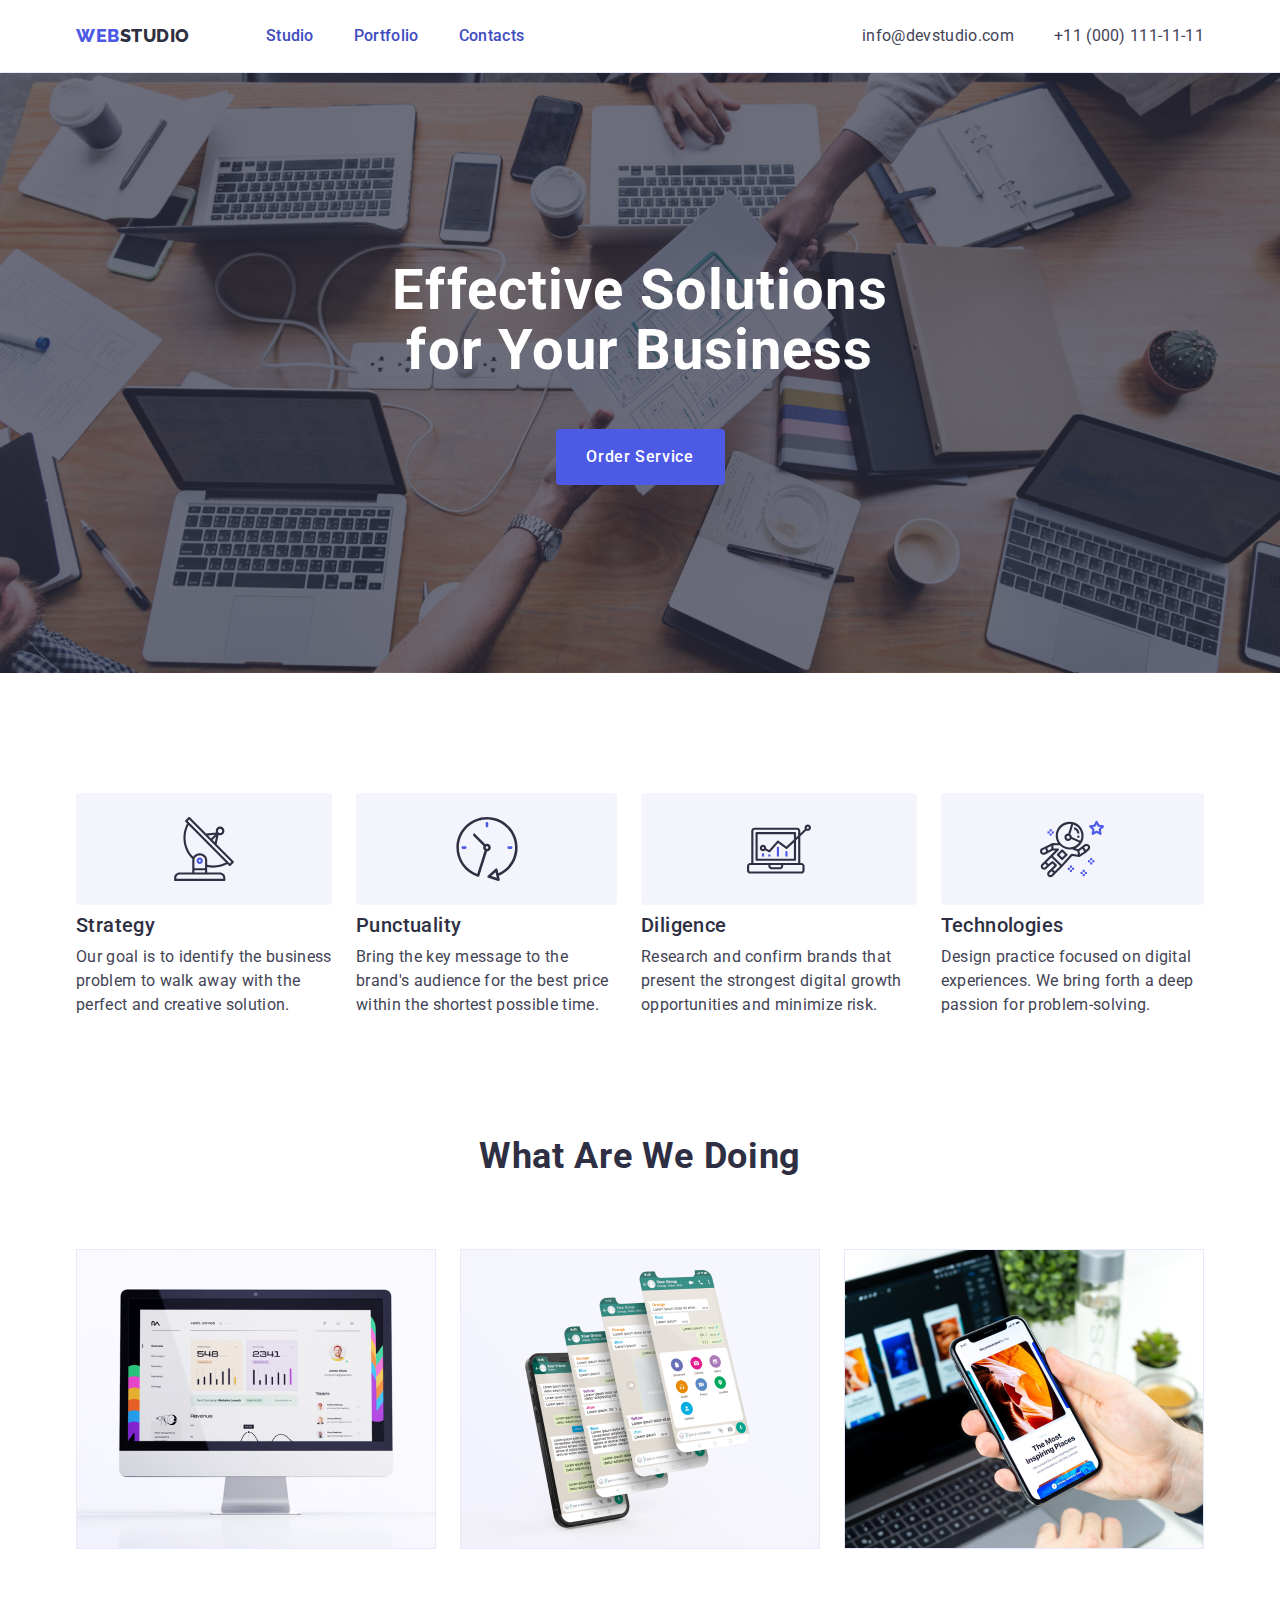
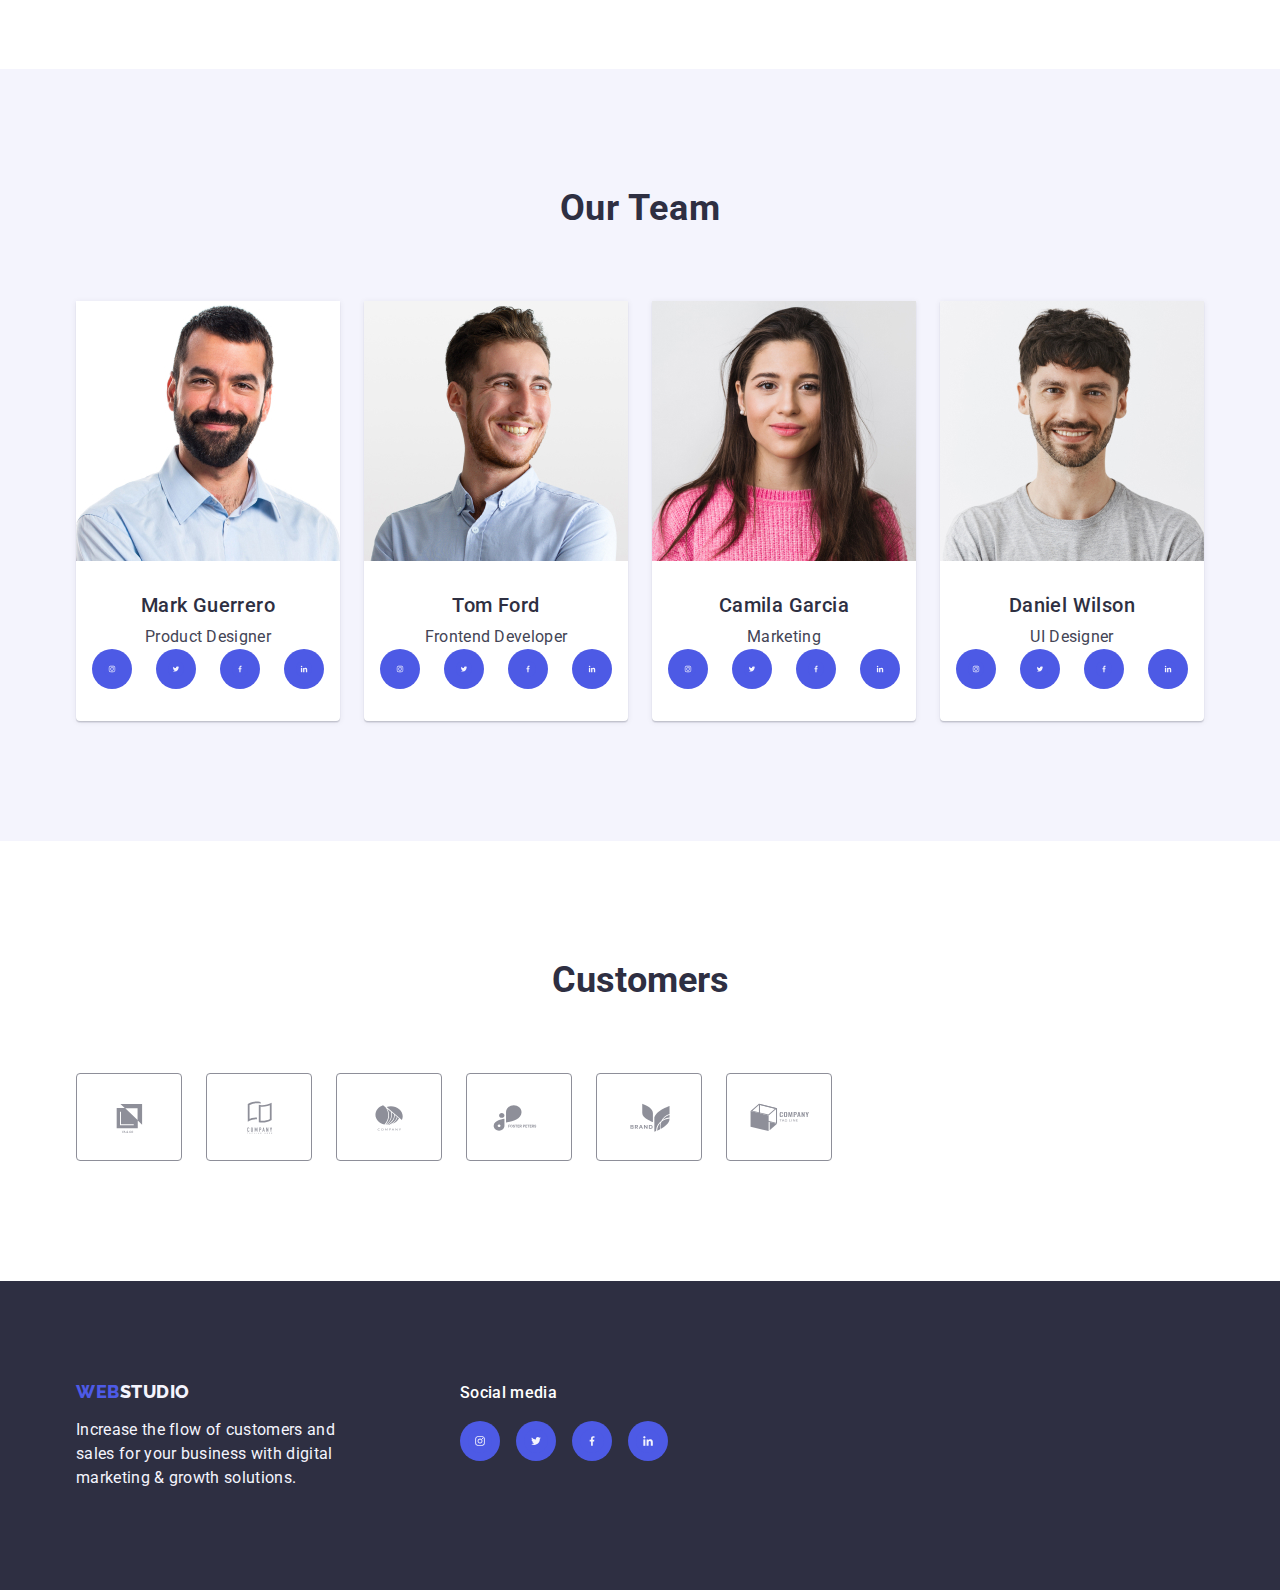
==== index.html @ ae675c61 "top-sec" ====
<!DOCTYPE html>
<html lang="en">
  <head>
    <meta charset="UTF-8" />
    <meta http-equiv="X-UA-Compatible" content="IE=edge" />
    <meta name="viewport" content="width=device-width, initial-scale=1.0" />
    <link rel="preconnect" href="https://fonts.googleapis.com" />
    <link rel="preconnect" href="https://fonts.gstatic.com" crossorigin />
    <link
      rel="stylesheet"
      href="https://cdn.jsdelivr.net/npm/modern-normalize@1.1.0/modern-normalize.min.css"
    />
    <link rel="stylesheet" href="./css/styles.css" />
    <link
      href="https://fonts.googleapis.com/css2?family=Roboto:wght@400;500;700;900&display=swap"
      rel="stylesheet"
    />
    <link rel="preconnect" href="https://fonts.googleapis.com" />
    <link rel="preconnect" href="https://fonts.gstatic.com" crossorigin />
    <link
      href="https://fonts.googleapis.com/css2?family=Raleway:wght@800&display=swap"
      rel="stylesheet"
    />
    <link rel="stylesheet" href="node_modules/modern-normalize/modern-normalize.css" />
    <title>WebStudio</title>
  </head>
  <body>
    <header class="header-container">
      <div class="container head-cont">
        <nav class="nav-container">
          <a class="nav-logo link" href="./index.html">Web<span class="logo">Studio</span></a>
          <ul class="menu-container list">
            <li class="menu-list">
              <a class="nav-list link" href="./index.html">Studio</a>
            </li>
            <li class="menu-list">
              <a class="nav-list link" href="./portfolio.html">Portfolio</a>
            </li>
            <li class="menu-list">
              <a class="nav-list link" href="">Contacts</a>
            </li>
          </ul>
        </nav>
        <address class="address-list">
          <ul class="address-container list">
            <li>
              <a class="address-list-title link" href="mailto:info@devstudio.com"
                >info@devstudio.com</a
              ></li
            >
            <li
              ><a class="address-list-title link" href="tel:+110001111111">
                +11 (000) 111-11-11</a
              ></li
            >
          </ul>
        </address>
      </div>
    </header>
    <main>
      <!--Top-Section-->
      <section class="section-top">
        <div class="container">
          <h1 class="section-top-text">Effective Solutions for Your Business</h1>
          <button class="section-top-button" type="data-modal-open">Order Service</button>
        </div>
      </section>
      <!--main section1-->
      <section class="section-feature">
        <div class="container">
          <h2 class="visually-hidden">Feature</h2>
          <ul class="future-list list">
            <li class="future-items"
              ><div class="future-list-icon"
                ><svg class="icon icon-antenna-1" width="64" height="64">
                  <use href="./images/icons.svg#icon-antenna-1"></use></svg
              ></div>
              <h3 class="feature-title">Strategy</h3>
              <p class="feature-text">
                Our goal is to identify the business problem to walk away with the perfect and
                creative solution.
              </p>
            </li>
            <li class="future-items"
              ><div class="future-list-icon"
                ><svg class="icon icon-clock-1" width="64" height="64">
                  <use href="./images/icons.svg#icon-clock-1"></use></svg
              ></div>
              <h3 class="feature-title">Punctuality</h3>
              <p class="feature-text">
                Bring the key message to the brand's audience for the best price within the shortest
                possible time.
              </p>
            </li>
            <li class="future-items"
              ><div class="future-list-icon"
                ><svg class="icon icon-diagram-1" width="64" height="64">
                  <use href="./images/icons.svg#icon-diagram-1"></use></svg
              ></div>
              <h3 class="feature-title">Diligence</h3>
              <p class="feature-text">
                Research and confirm brands that present the strongest digital growth opportunities
                and minimize risk.
              </p>
            </li>
            <li class="future-items"
              ><div class="future-list-icon"
                ><svg class="icon icon-astronaut-1" width="64" height="64">
                  <use href="./images/icons.svg#icon-astronaut-1"></use></svg
              ></div>
              <h3 class="feature-title">Technologies</h3>
              <p class="feature-text">
                Design practice focused on digital experiences. We bring forth a deep passion for
                problem-solving.
              </p>
            </li>
          </ul>
        </div>
      </section>
      <section class="section-doing">
        <div class="container">
          <h2 class="section-about">What are we doing</h2>
          <ul class="about-list list">
            <li class="about-text">
              <img src="./images/studio/about/img1.jpg" alt="desktop" width="360" />
            </li>
            <li class="about-text">
              <img src="./images/studio/about/img2.jpg" alt="mobile phone" width="360" />
            </li>
            <li class="about-text">
              <img src="./images/studio/about/img3.jpg" alt="laptop" width="360" />
            </li>
          </ul>
        </div>
      </section>
      <section class="team-list">
        <div class="container">
          <h2 class="team-list-title">Our Team</h2>
          <ul class="team-list-items list">
            <li class="name-list">
              <img src="./images/studio/team/img1.jpg" alt="image1" width="264" />
              <div class="name-title">
                <h3 class="team-name">Mark Guerrero</h3>
                <p class="team-job">Product Designer</p>
                <ul class="list-icon">
                  <li class="name-list-icon"
                    ><a href="" class="name-list-icon-a"
                      ><svg class="icon-list" width="16" height="16">
                        <use href="./images/icons.svg#icon-Ellipse"></use>
                      </svg> </a
                  ></li>
                  <li class="name-list-icon"
                    ><a href="" class="name-list-icon-a"
                      ><svg class="icon-list" width="16" height="16">
                        <use href="./images/icons.svg#icon-Ellipse1"></use></svg></a
                  ></li>
                  <li class="name-list-icon"
                    ><a href="" class="name-list-icon-a"
                      ><svg class="icon-list" width="16" height="16">
                        <use href="./images/icons.svg#icon-Ellipse2"></use></svg></a
                  ></li>
                  <li class="name-list-icon"
                    ><a href="" class="name-list-icon-a"
                      ><svg class="icon-list" width="16" height="16">
                        <use href="./images/icons.svg#icon-Ellipse3"></use></svg></a
                  ></li>
                </ul>
              </div>
            </li>
            <li class="name-list">
              <img src="./images/studio/team/img2.jpg" alt="image2" width="264" />
              <div class="name-title">
                <h3 class="team-name">Tom Ford</h3>
                <p class="team-job">Frontend Developer</p>
                <ul class="list-icon">
                  <li class="name-list-icon"
                    ><a href="" class="name-list-icon-a"
                      ><svg class="icon-list" width="16" height="16">
                        <use href="./images/icons.svg#icon-Ellipse"></use>
                      </svg> </a
                  ></li>
                  <li class="name-list-icon"
                    ><a href="" class="name-list-icon-a"
                      ><svg class="icon-list" width="16" height="16">
                        <use href="./images/icons.svg#icon-Ellipse1"></use></svg></a
                  ></li>
                  <li class="name-list-icon"
                    ><a href="" class="name-list-icon-a"
                      ><svg class="icon-list" width="16" height="16">
                        <use href="./images/icons.svg#icon-Ellipse2"></use></svg></a
                  ></li>
                  <li class="name-list-icon"
                    ><a href="" class="name-list-icon-a"
                      ><svg class="icon-list" width="16" height="16">
                        <use href="./images/icons.svg#icon-Ellipse3"></use></svg></a
                  ></li>
                </ul>
              </div>
            </li>
            <li class="name-list">
              <img src="./images/studio/team/img3.jpg" alt="image3" width="264" />
              <div class="name-title">
                <h3 class="team-name">Camila Garcia</h3>
                <p class="team-job">Marketing</p>
                <ul class="list-icon">
                  <li class="name-list-icon"
                    ><a href="" class="name-list-icon-a"
                      ><svg class="icon-list" width="16" height="16">
                        <use href="./images/icons.svg#icon-Ellipse"></use>
                      </svg> </a
                  ></li>
                  <li class="name-list-icon"
                    ><a href="" class="name-list-icon-a"
                      ><svg class="icon-list" width="16" height="16">
                        <use href="./images/icons.svg#icon-Ellipse1"></use></svg></a
                  ></li>
                  <li class="name-list-icon"
                    ><a href="" class="name-list-icon-a"
                      ><svg class="icon-list" width="16" height="16">
                        <use href="./images/icons.svg#icon-Ellipse2"></use></svg></a
                  ></li>
                  <li class="name-list-icon"
                    ><a href="" class="name-list-icon-a"
                      ><svg class="icon-list" width="16" height="16">
                        <use href="./images/icons.svg#icon-Ellipse3"></use></svg></a
                  ></li>
                </ul>
              </div>
            </li>
            <li class="name-list">
              <img src="./images/studio/team/img4.jpg" alt="image4" width="264" />
              <div class="name-title">
                <h3 class="team-name">Daniel Wilson</h3>
                <p class="team-job">UI Designer</p>
                <ul class="list-icon">
                  <li class="name-list-icon"
                    ><a href="" class="name-list-icon-a"
                      ><svg class="icon-list" width="16" height="16">
                        <use href="./images/icons.svg#icon-Ellipse"></use>
                      </svg> </a
                  ></li>
                  <li class="name-list-icon"
                    ><a href="" class="name-list-icon-a"
                      ><svg class="icon-list" width="16" height="16">
                        <use href="./images/icons.svg#icon-Ellipse1"></use></svg></a
                  ></li>
                  <li class="name-list-icon"
                    ><a href="" class="name-list-icon-a"
                      ><svg class="icon-list" width="16" height="16">
                        <use href="./images/icons.svg#icon-Ellipse2"></use></svg></a
                  ></li>
                  <li class="name-list-icon"
                    ><a href="" class="name-list-icon-a"
                      ><svg class="icon-list" width="16" height="16">
                        <use href="./images/icons.svg#icon-Ellipse3"></use></svg></a
                  ></li>
                </ul>
              </div>
            </li>
          </ul>
        </div>
      </section>
      <section class="customers-list"
        ><div class="container">
          <h2 class="sec-name">Customers</h2>
          <ul class="customers-items">
            <li class="customers-items-list"
              ><a href="" class="customers-items-link"
                ><svg class="customers-icon" width="104" height="56">
                  <use href="./images/icons.svg#icon-Client-1"></use></svg></a
            ></li>
            <li class="customers-items-list"
              ><a href="" class="customers-items-link"
                ><svg class="customers-icon" width="104" height="56">
                  <use href="./images/icons.svg#icon-Client-2"></use></svg></a
            ></li>
            <li class="customers-items-list"
              ><a href="" class="customers-items-link"
                ><svg class="customers-icon" width="104" height="56">
                  <use href="./images/icons.svg#icon-Client-3"></use></svg></a
            ></li>
            <li class="customers-items-list"
              ><a href="" class="customers-items-link"
                ><svg class="customers-icon" width="104" height="56">
                  <use href="./images/icons.svg#icon-Client-4"></use></svg></a
            ></li>
            <li class="customers-items-list"
              ><a href="" class="customers-items-link"
                ><svg class="customers-icon" width="104" height="56">
                  <use href="./images/icons.svg#icon-Client-5"></use></svg></a
            ></li>
            <li class="customers-items-list"
              ><a href="" class="customers-items-link"
                ><svg class="customers-icon" width="104" height="56">
                  <use href="./images/icons.svg#icon-Client-6"></use></svg></a
            ></li>
          </ul>
        </div>
      </section>
    </main>
    <footer class="main-foot">
      <div class="container foot-container">
        <div class="foot-contant">
          <a class="foot-logo link" href="./index.html"
            >Web<span class="foot-logo-span">Studio</span></a
          >
          <p class="foot-text">
            Increase the flow of customers and sales for your business with digital marketing &
            growth solutions.
          </p>
        </div>
        <div
          ><p class="foot_text">Social media</p>
          <ul class="foot-item"
            ><li class="foot-items-list"
              ><a href="" class="foot-items-link"
                ><svg class="foot-icon" width="24" height="24">
                  <use href="./images/icons.svg#icon-Ellipse"></use></svg></a
            ></li>
            <li class="foot-items-list"
              ><a href="" class="foot-items-link"
                ><svg class="foot-icon" width="24" height="24">
                  <use href="./images/icons.svg#icon-Ellipse1"></use></svg></a
            ></li>
            <li class="foot-items-list"
              ><a href="" class="foot-items-link"
                ><svg class="foot-icon" width="24" height="24">
                  <use href="./images/icons.svg#icon-Ellipse2"></use></svg></a
            ></li>
            <li class="foot-items-list"
              ><a href="" class="foot-items-link"
                ><svg class="foot-icon" width="24" height="24">
                  <use href="./images/icons.svg#icon-Ellipse3"></use></svg></a></li></ul
        ></div>
      </div>
    </footer>
    <script src="./js/modal.js"></script>
  </body>
</html>
---- css/styles.css ----
body {
  font-family: 'Roboto', sans-serif;
  color: #434455;
  background-color: #ffffff;
}
.list {
  list-style: none;
}
.link {
  text-decoration: none;
}
:root {
  --logo: #4d5ae5;
  --logo1: #2e2f42;
  --nav-list: #404bbf;
  --botton-link: #f4f4fd;
  --port-paragraf: #434455;
  --menu-bottom: #e7e9fc;
  --customer-link: #8e8f99;
  --foot-paragraf: #ffffff;
}
/*
html {
  box-sizing: border-box;
}
*,
*::before,
*::after {
  box-sizing: inherit;
}
*/
/*reset*/
h1,
h2,
h3,
h4,
h5,
h6,
p {
  margin: 0;
}
ul,
ol {
  list-style: none;
  margin: 0;
  padding: 0;
}
img {
  display: block;
  max-width: 100%;
  height: auto;
}
/*flex-box*/
.container {
  width: 1158px;
  margin-left: auto;
  margin-right: auto;
  padding-left: 15px;
  padding-right: 15px;
}
.section-feature {
  padding-top: 120px;
  padding-bottom: 120px;
}
.section-doing {
  padding-bottom: 120px;
}
.foot-container {
  display: flex;
  align-items: baseline;
}
.foot-contant {
  margin-right: 120px;
}
.link:hover {
  color: #404bbf;
}
.link:focus {
  color: #404bbf;
}

/*main head*/
.header-container {
  border-bottom: 1px solid #e7e9fc;
  box-shadow: 0px 2px 1px rgba(46, 47, 66, 0.08), 0px 1px 1px rgba(46, 47, 66, 0.16),
    0px 1px 6px rgba(46, 47, 66, 0.08);
}
.head-cont {
  display: flex;
}
.nav-container {
  display: flex;
  align-items: center;
}
.nav-logo {
  font-family: 'Raleway', sans-serif;
  font-weight: 800;
  font-size: 18px;
  line-height: 1.17;
  letter-spacing: 0.03em;
  text-transform: uppercase;
  color: var(--logo);
  margin-right: 76px;
  display: inline-block;
  transition: color 250ms cubic-bezier(0.4, 0, 0.2, 1);
}
.menu-container {
  display: flex;
  gap: 40px;
}
.menu-list {
  padding-top: 24px;
  padding-bottom: 24px;
  transition: color 250ms cubic-bezier(0.4, 0, 0.2, 1);
}
.nav-list {
  font-weight: 500;
  font-size: 16px;
  line-height: 1.5;
  letter-spacing: 0.02em;
  color: #404bbf;
  gap: 40px;
  padding-top: 24px;
  padding-bottom: 24px;
  /*new*/
  position: relative;
}
.nav-list::after {
  content: '';
  position: absolute;
  left: 0;
  bottom: -1px;
  height: 4px;
  background-color: #404bbf;
  border-radius: 2px;
}
.logo {
  color: var(--logo1);
}
.address-container {
  display: flex;
  gap: 40px;
}
.address-list-title {
  font-size: 16px;
  line-height: 1.5;
  letter-spacing: 0.02em;
  color: var(--port-paragraf);
  transition: color 250ms cubic-bezier(0.4, 0, 0.2, 1);
}
/*portfolio head*/
.nav-logo-port {
  font-family: 'Raleway', sans-serif;
  font-weight: 800;
  font-size: 18px;
  line-height: 1.17;
  letter-spacing: 0.03em;
  text-transform: uppercase;
  color: var(--logo);
  margin-right: 76px;
  transition: color 250ms cubic-bezier(0.4, 0, 0.2, 1);
}
.nav-list-links {
  font-weight: 500;
  font-size: 16px;
  line-height: 1.5;
  letter-spacing: 0.02em;
  color: var(--logo1);
  padding-top: 24px;
  padding-bottom: 24px;
  /*new*/
  position: relative;
  color: #404bbf;
}
.nav-list-links::after {
  content: '';
  position: absolute;
  left: 0;
  bottom: -1px;
  height: 4px;
  background-color: #404bbf;
  border-radius: 2px;
}
.address-list {
  display: flex;
  align-items: center;
  font-style: normal;
  margin-left: auto;
}
/*main top section*/
.section-top {
  background-color: #2e2f42;
  padding-top: 188px;
  padding-bottom: 188px;
  background-image: linear-gradient(rgba(46, 47, 66, 0.7), rgba(45, 47, 66, 0.7)),
    url(../images/hero_img/img1.jpg);
  background-repeat: no-repeat;
  background-position: center;
  background-size: cover;
  max-width: 1440px;
  margin: 0 auto;
}

.section-top-text {
  text-align: center;
  font-family: 'Roboto', sans-serif;
  font-style: normal;
  font-weight: 700;
  font-size: 56px;
  line-height: 1.07;
  letter-spacing: 0.02em;
  color: #ffffff;
  max-width: 496px;
  margin: 0 auto;
  margin-bottom: 48px;
}
.section-top-button {
  display: block;
  background-color: #4d5ae5;
  font-weight: 500;
  line-height: 1.5;
  letter-spacing: 0.04em;
  color: #ffffff;
  cursor: pointer;
  min-width: 169px;
  min-height: 56px;
  border: none;
  border-radius: 4px;
  margin: 0 auto;
  transition: background-color 250ms cubic-bezier(0.4, 0, 0.2, 1);
}
.section-top-button:hover {
  background-color: #404bbf;
}
.section-top-button:focus {
  background-color: #404bbf;
}
/*main section1 feature*/
.future-list {
  display: flex;
  gap: 24px;
}
.future-list-icon {
  display: flex;
  align-items: center;
  justify-content: center;
  height: 112px;
  background-color: #f4f4fd;
  border-radius: 4px;
  margin-bottom: 8px;
}
.future-items {
  width: calc((100%-72px) / 4);
}
.feature-title {
  font-weight: 500;
  font-size: 20px;
  line-height: 1.2;
  letter-spacing: 0.02em;
  color: var(--logo1);
  margin-bottom: 8px;
}
.feature-text {
  font-size: 16px;
  line-height: 1.5;
  letter-spacing: 0.02em;
}
/*main section2 about*/
.section-about {
  font-size: 36px;
  line-height: 1.11;
  text-align: center;
  letter-spacing: 0.02em;
  text-transform: capitalize;
  color: var(--logo1);
  margin-bottom: 72px;
}
.about-list {
  display: flex;
  gap: 24px;
}
.about-text {
  width: calc((100%-48px) / 3);
}
/*main section3 team*/
.team-list {
  background-color: #f4f4fd;
  padding: 120px 0;
}
.team-list-title {
  font-size: 36px;
  line-height: 1.11;
  text-align: center;
  letter-spacing: 0.02em;
  text-transform: capitalize;
  color: var(--logo1);
  margin-bottom: 72px;
}
.team-list-items {
  display: flex;
  gap: 24px;
}
.name-list {
  background-color: #ffffff;
  width: calc((100%-72px) / 4);
  border-radius: 0px 0px 4px 4px;
  /*new*/
  box-shadow: 0px 1px 6px rgba(46, 47, 66, 0.08), 0px 1px 1px rgba(46, 47, 66, 0.16),
    0px 2px 1px rgba(46, 47, 66, 0.08);
}
.team-name {
  font-weight: 500;
  font-size: 20px;
  line-height: 1.2;
  letter-spacing: 0.02em;
  color: var(--logo1);
  text-align: center;
  margin-bottom: 8px;
}
.team-job {
  font-size: 16px;
  line-height: 1.5;
  letter-spacing: 0.02em;
  text-align: center;
}
.name-title {
  padding: 32px 0;
}
/*soc-icon*/
.list-icon {
  display: flex;
  justify-content: center;
  gap: 24px;
}
.name-list-icon {
  width: 40px;
  height: 40px;
}
.name-list-icon-a {
  width: 100%;
  height: 100%;
  background-color: var(--logo);
  border-radius: 50%;
  display: flex;
  align-items: center;
  justify-content: center;
  transition: background-color 250ms cubic-bezier(0.4, 0, 0.2, 1);
}
.name-list-icon-a:hover {
  background-color: #404bbf;
}
.name-list-icon-a:focus {
  background-color: #404bbf;
}
.icon-list {
  fill: var(--botton-link);
}
/*section-5*/
.customers-list {
  padding-top: 120px;
  padding-bottom: 120px;
}
.sec-name {
  font-size: 36px;
  line-height: 1.11;
  color: var(--logo1);
  margin-bottom: 72px;
  text-align: center;
}
.customers-items {
  display: flex;
  gap: 24px;
}
.customers-items-list {
  width: calc((100%-120px) / 6);
  height: 88px;
}
.customers-items-link {
  width: 100%;
  height: 100%;
  border: 1px solid #8e8f99;
  border-radius: 4px;
  display: flex;
  align-items: center;
  justify-content: center;
  color: var(--customer-link);
  transition: border-color 250ms cubic-bezier(0.4, 0, 0.2, 1),
    color 250ms cubic-bezier(0.4, 0, 0.2, 1);
}
.customers-items-link:hover {
  color: var(--nav-list);
  border-color: var(--nav-list);
}
.customers-items-link:focus {
  color: var(--nav-list);
  border-color: var(--nav-list);
}
.customers-icon {
  fill: currentColor;
}
.main-foot {
  background-color: var(--logo1);
  padding-top: 100px;
  padding-bottom: 100px;
}
.foot-logo {
  font-family: 'Raleway', sans-serif;
  font-weight: 800;
  font-size: 18px;
  line-height: 1.17;
  letter-spacing: 0.03em;
  text-transform: uppercase;
  color: var(--logo);
  display: inline-block;
  margin-bottom: 16px;
}
.foot-logo-span {
  color: #f4f4fd;
}
.foot-text {
  line-height: 1.5;
  color: var(--botton-link);
  letter-spacing: 0.02em;
  max-width: 264px;
}
.foot_text {
  font-weight: 500;
  font-size: 16px;
  line-height: 1.5;
  letter-spacing: 0.02em;
  color: var(--foot-paragraf);
  margin-bottom: 16px;
}
.foot-item {
  display: flex;
  gap: 16px;
}
.foot-items-list {
  width: 40px;
  height: 40px;
  transition: background-color 250ms cubic-bezier(0.4, 0, 0.2, 1);
}
.foot-items-link {
  width: 100%;
  height: 100%;
  background-color: var(--logo);
  border-radius: 50%;
  display: flex;
  align-items: center;
  justify-content: center;
  transition: background-color 250ms cubic-bezier(0.4, 0, 0.2, 1);
}
.foot-items-link:hover {
  background-color: #31d0aa;
}
.foot-items-link:focus {
  background-color: #31d0aa;
}
foot-icon {
  fill: var(--botton-link);
}
/*portfolio main section*/
.portfolio-section {
  padding-top: 96px;
  padding-bottom: 120px;
}
.visually-hidden {
  position: absolute;
  width: 1px;
  height: 1px;
  margin: -1px;
  border: 0;
  padding: 0;
  white-space: nowrap;
  clip-path: inset(100%);
  clip: rect(0 0 0 0);
  overflow: hidden;
}
.top-list {
  display: flex;
  justify-content: center;
  gap: 24px;
  margin-bottom: 72px;
}
.second-list {
  display: flex;
  flex-wrap: wrap;
  column-gap: 24px;
  row-gap: 48px;
}
.second-list-item {
  width: calc((1158px-48px) / 3);
}
.second-list-paragraf {
  padding: 32px 16px;
  border: 1px solid #e7e9fc;
  border-top: none;
}
.filter-link {
  background-color: var(--botton-link);
  font-weight: 500;
  font-size: 16px;
  line-height: 1.5;
  letter-spacing: 0.04em;
  color: var(--logo);
  cursor: pointer;
  padding: 12px 24px;
  border: 1px solid var(--menu-bottom);
  border-radius: 4px;
}
.list .filter-link:hover {
  color: #ffffff;
  font-size: 16px;
  background-color: #404bbf;
  border: 1px solid transparent;
}
.list .filter-link:focus {
  color: #ffffff;
  background-color: #404bbf;
  border: 1px solid transparent;
}
.portfolio-list {
  font-weight: 500;
  font-size: 20px;
  line-height: 1.2;
  letter-spacing: 0.02em;
  color: var(--logo1);
  margin-bottom: 8px;
}
.portfolio-list-paragraf {
  font-size: 16px;
  line-height: 1.5;
  letter-spacing: 0.02em;
  color: var(--port-paragraf);
}
/*portfolio footer*/
.footer-list {
  padding-top: 100px;
  padding-bottom: 100px;
  background-color: var(--logo1);
}
.footer-list .logo {
  color: var(--botton-link);
}
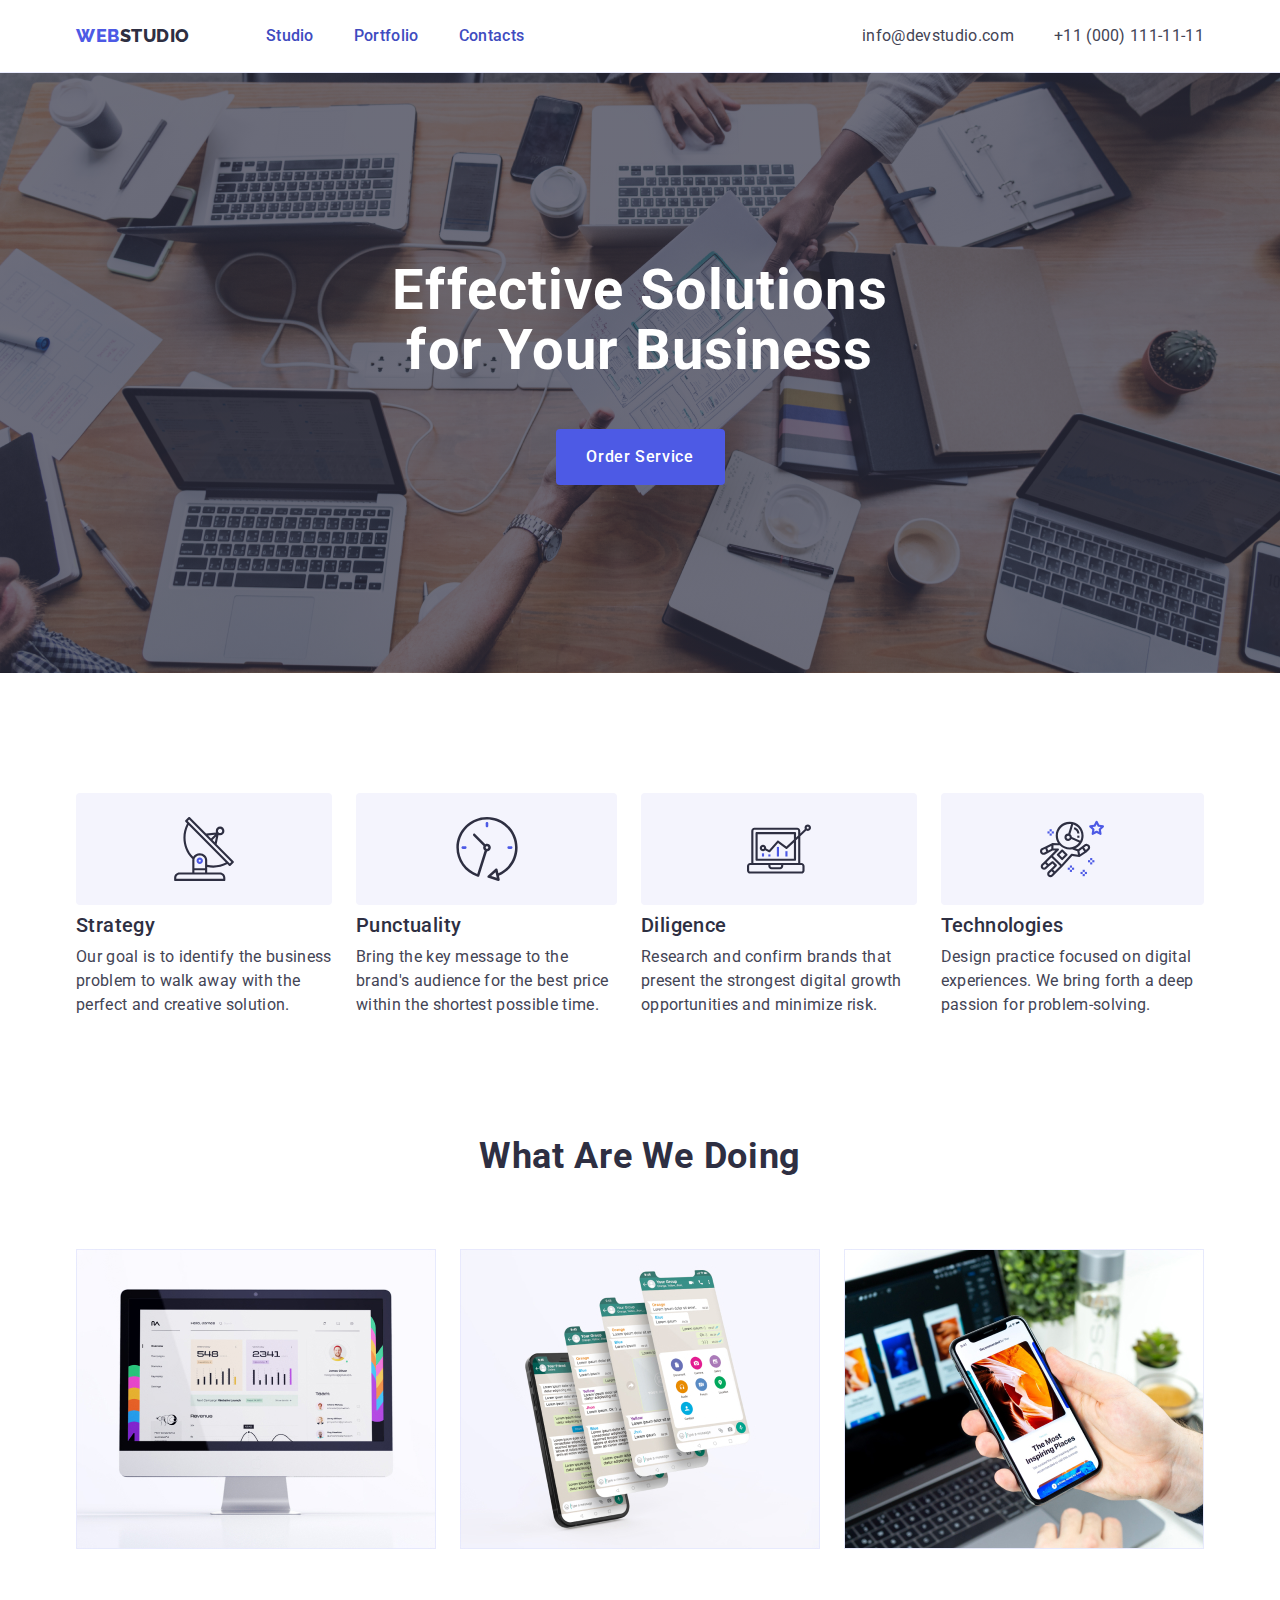
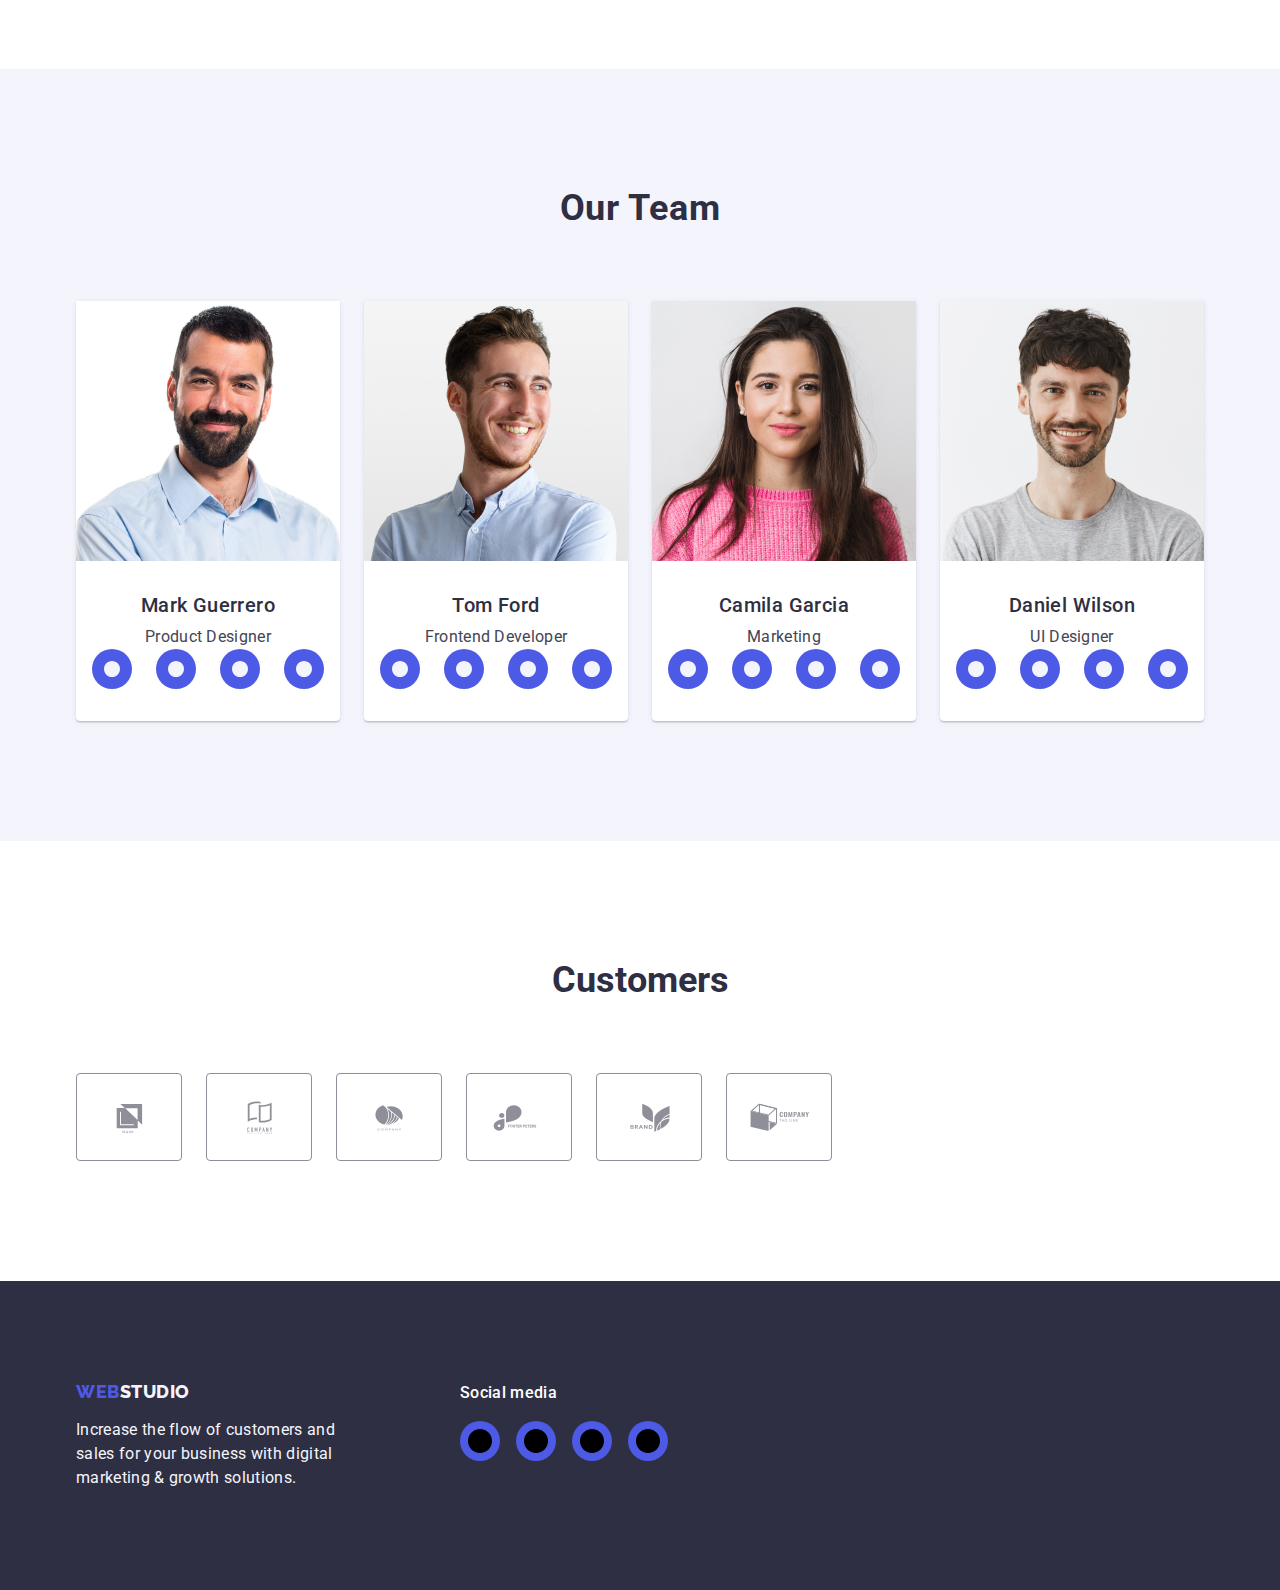
==== commit c0fc2e88: "top-section" ====
--- a/index.html
+++ b/index.html
@@ -62,7 +62,7 @@
       <section class="section-top">
         <div class="container">
           <h1 class="section-top-text">Effective Solutions for Your Business</h1>
-          <button class="section-top-button" type="data-modal-open">Order Service</button>
+          <button class="section-top-button" type="button" data-modal-open>Order Service</button>
         </div>
       </section>
       <!--main section1-->
@@ -334,6 +334,13 @@
         ></div>
       </div>
     </footer>
+    <div class="modal is-hidden" data-modal>
+      <div class="modal-window"
+        ><button class="modal-button" type="button" data-modal-close
+          ><svg class="modal-icon" width="8" height="8">
+            <use href="./images/icons.svg#icon-Ellipse"></use></svg></button
+      ></div>
+    </div>
     <script src="./js/modal.js"></script>
   </body>
 </html>
--- a/css/styles.css
+++ b/css/styles.css
@@ -124,6 +124,7 @@
   padding-bottom: 24px;
   /*new*/
   position: relative;
+  transition: color 250ms cubic-bezier(0.4, 0, 0.2, 1);
 }
 .nav-list::after {
   content: '';
@@ -171,6 +172,7 @@
   /*new*/
   position: relative;
   color: #404bbf;
+  transition: color 250ms cubic-bezier(0.4, 0, 0.2, 1);
 }
 .nav-list-links::after {
   content: '';
@@ -190,10 +192,10 @@
 /*main top section*/
 .section-top {
   background-color: #2e2f42;
+  background-image: linear-gradient(to bottom, rgba(46, 47, 66, 0.7), rgba(46, 47, 66, 0.7)),
+    url(../images/hero_img/img1.jpg);
   padding-top: 188px;
   padding-bottom: 188px;
-  background-image: linear-gradient(rgba(46, 47, 66, 0.7), rgba(45, 47, 66, 0.7)),
-    url(../images/hero_img/img1.jpg);
   background-repeat: no-repeat;
   background-position: center;
   background-size: cover;
@@ -542,3 +544,64 @@
 .footer-list .logo {
   color: var(--botton-link);
 }
+/*modal*/
+.modal {
+  position: fixed;
+  top: 0;
+  left: 0;
+  width: 100%;
+  height: 100%;
+  background-color: rgba(46, 47, 66, 0.4);
+  transition: opacity 250ms cubic-bezier(0.4, 0, 0.2, 1),
+    visability 250ms cubic-bezier(0.4, 0, 0.2, 1);
+}
+.is-hidden {
+  opacity: 0;
+  visibility: hidden;
+  pointer-events: none;
+  transition: opacity 250ms cubic-bezier(0.4, 0, 0.2, 1),
+    visability 250ms cubic-bezier(0.4, 0, 0.2, 1);
+}
+.modal-window {
+  position: absolute;
+  top: 50%;
+  left: 50%;
+  transform: translate(-50%, -50%) scale(1);
+  width: 408px;
+  min-height: 584px;
+  background: #fcfcfc;
+  box-shadow: 0px 1px 1px rgba(0, 0, 0, 0.14), 0px 1px 3px rgba(0, 0, 0, 0.12), 0px, 2px,
+    1px rgba(0, 0, 0, 0.2);
+  border-radius: 4px;
+  transition: transform 250ms cubic-bezier(0.4, 0, 0.2, 1);
+}
+.modal-button {
+  position: absolute;
+  top: 24px;
+  right: 24px;
+  width: 24px;
+  height: 24px;
+  border-radius: 50%;
+  display: flex;
+  align-items: center;
+  justify-content: center;
+  background-color: #e7e9fc;
+  border: 1px solid rgba(0, 0, 0, 0.1);
+  padding: 0;
+  cursor: pointer;
+  transition: background-color 250ms cubic-bezier(0.4, 0, 0.2, 1),
+    border 250ms cubic-bezier(0.4, 0, 0.2, 1);
+}
+.modal-button:hover {
+  background-color: #404bbf;
+  border: none;
+  fill: #ffffff;
+}
+.modal-button:focus {
+  background-color: #404bbf;
+  border: none;
+  fill: #ffffff;
+}
+.modal-icon {
+  transition: fill 250ms cubic-bezier(0.4, 0, 0.2, 1);
+}
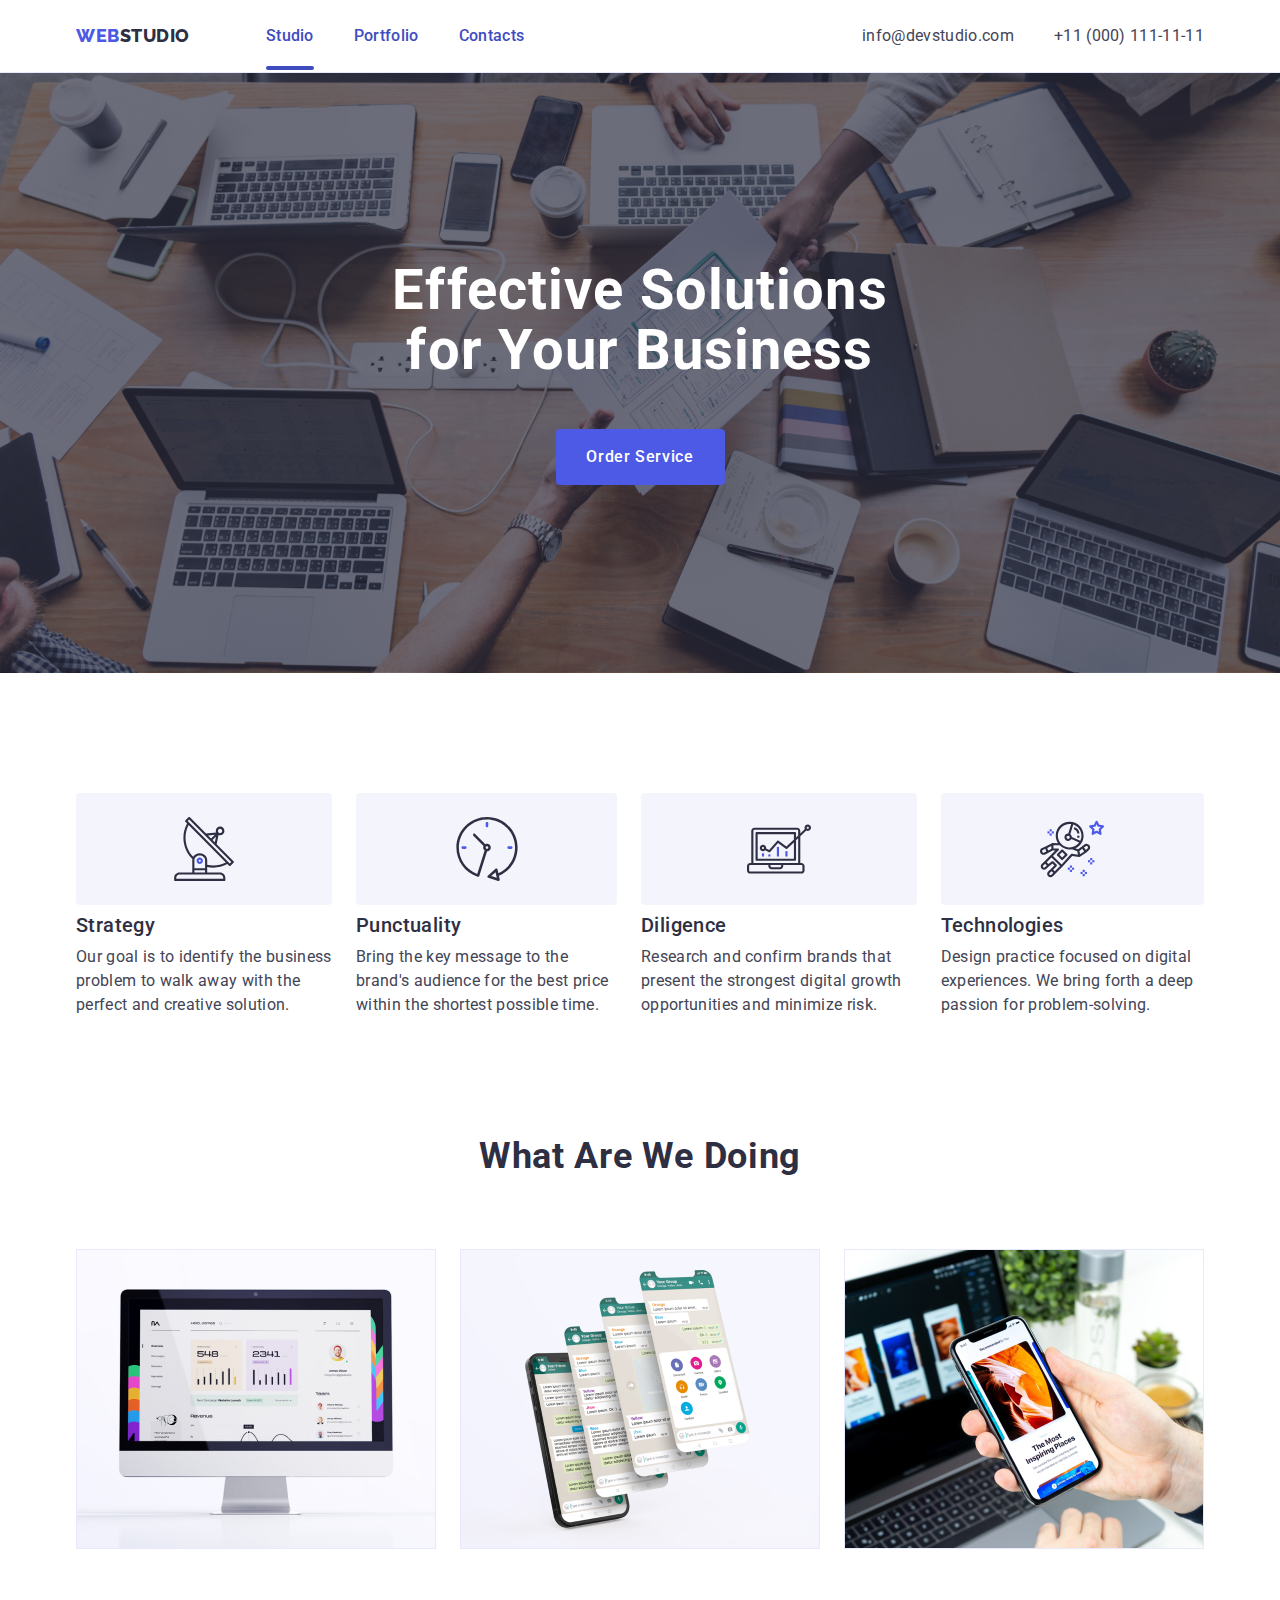
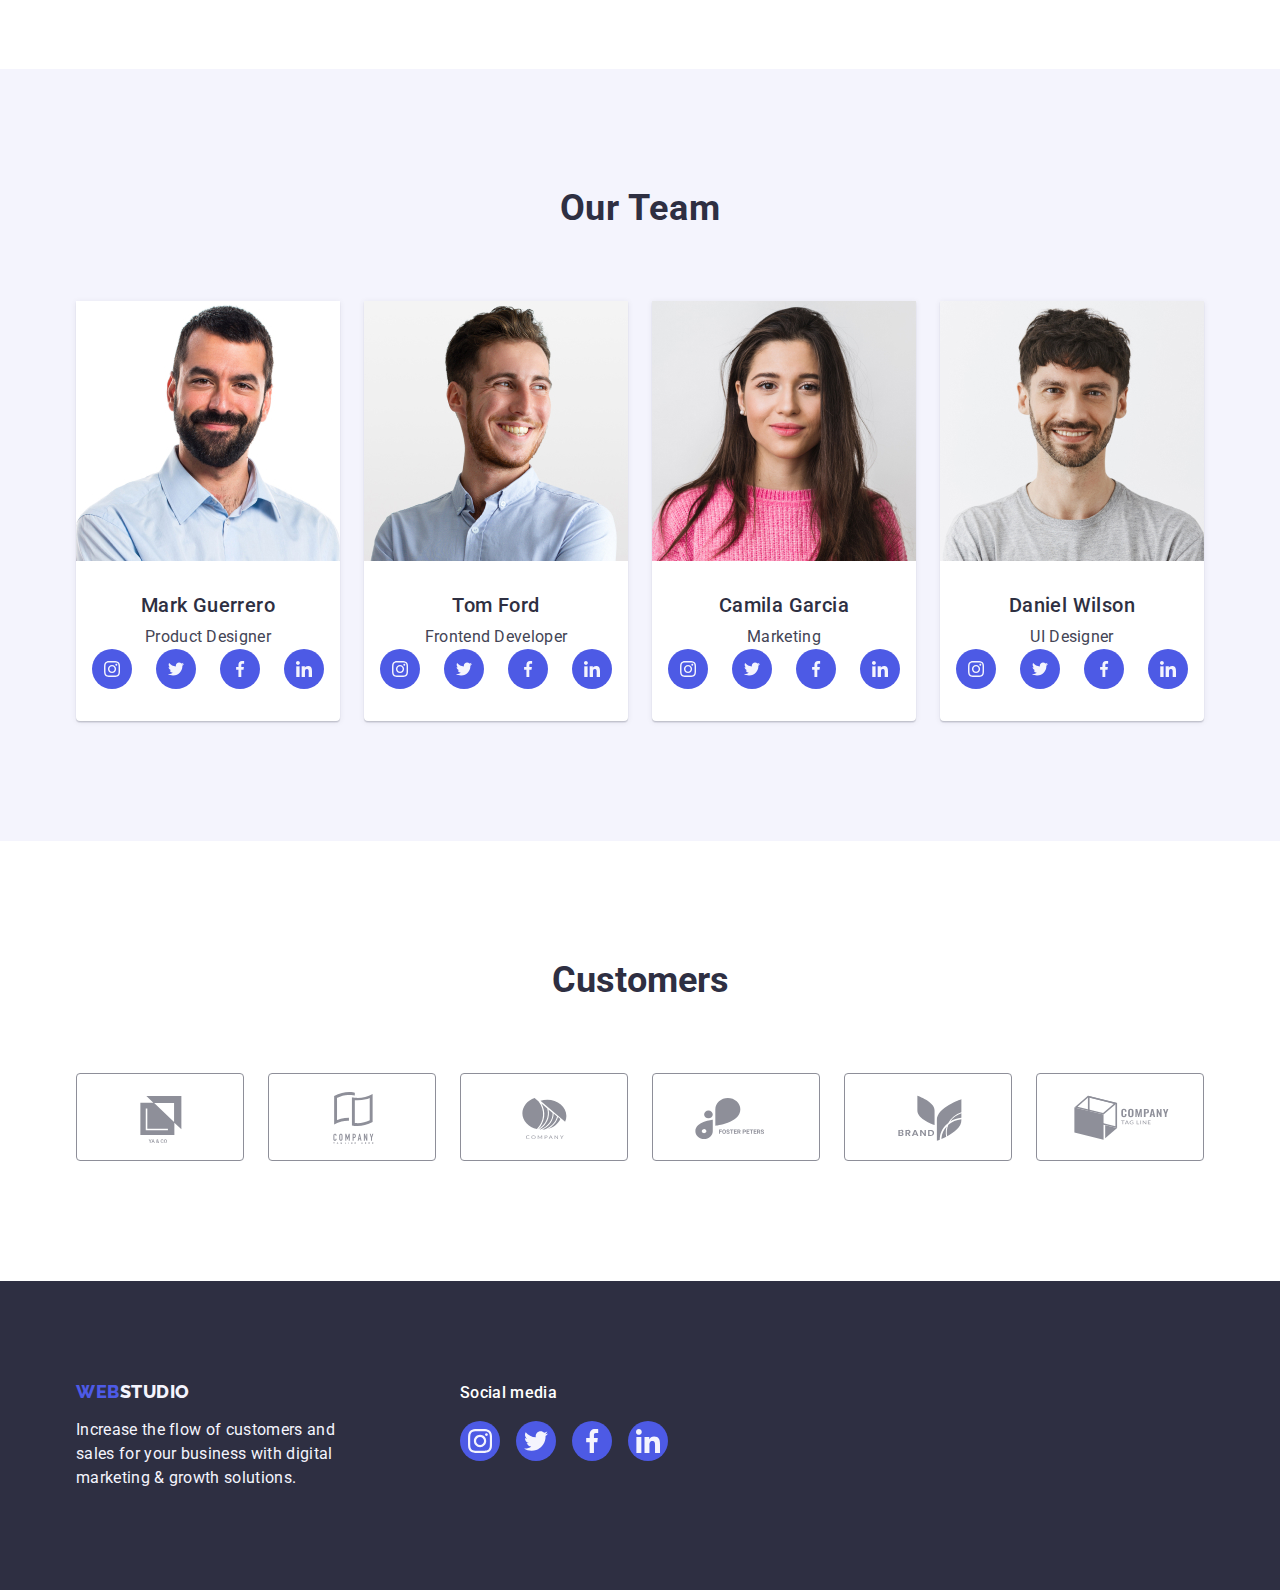
==== commit bc06aaa9: "update-hw-4" ====
--- a/index.html
+++ b/index.html
@@ -31,7 +31,7 @@
           <a class="nav-logo link" href="./index.html">Web<span class="logo">Studio</span></a>
           <ul class="menu-container list">
             <li class="menu-list">
-              <a class="nav-list link" href="./index.html">Studio</a>
+              <a class="nav-list link current" href="./index.html">Studio</a>
             </li>
             <li class="menu-list">
               <a class="nav-list link" href="./portfolio.html">Portfolio</a>
@@ -146,23 +146,23 @@
                   <li class="name-list-icon"
                     ><a href="" class="name-list-icon-a"
                       ><svg class="icon-list" width="16" height="16">
-                        <use href="./images/icons.svg#icon-Ellipse"></use>
+                        <use href="./images/icons.svg#icon-instagram-2"></use>
                       </svg> </a
                   ></li>
                   <li class="name-list-icon"
                     ><a href="" class="name-list-icon-a"
                       ><svg class="icon-list" width="16" height="16">
-                        <use href="./images/icons.svg#icon-Ellipse1"></use></svg></a
-                  ></li>
-                  <li class="name-list-icon"
-                    ><a href="" class="name-list-icon-a"
-                      ><svg class="icon-list" width="16" height="16">
-                        <use href="./images/icons.svg#icon-Ellipse2"></use></svg></a
-                  ></li>
-                  <li class="name-list-icon"
-                    ><a href="" class="name-list-icon-a"
-                      ><svg class="icon-list" width="16" height="16">
-                        <use href="./images/icons.svg#icon-Ellipse3"></use></svg></a
+                        <use href="./images/icons.svg#icon-twitter-1"></use></svg></a
+                  ></li>
+                  <li class="name-list-icon"
+                    ><a href="" class="name-list-icon-a"
+                      ><svg class="icon-list" width="16" height="16">
+                        <use href="./images/icons.svg#icon-facebook-1"></use></svg></a
+                  ></li>
+                  <li class="name-list-icon"
+                    ><a href="" class="name-list-icon-a"
+                      ><svg class="icon-list" width="16" height="16">
+                        <use href="./images/icons.svg#icon-linkedin-1"></use></svg></a
                   ></li>
                 </ul>
               </div>
@@ -176,23 +176,23 @@
                   <li class="name-list-icon"
                     ><a href="" class="name-list-icon-a"
                       ><svg class="icon-list" width="16" height="16">
-                        <use href="./images/icons.svg#icon-Ellipse"></use>
+                        <use href="./images/icons.svg#icon-instagram-2"></use>
                       </svg> </a
                   ></li>
                   <li class="name-list-icon"
                     ><a href="" class="name-list-icon-a"
                       ><svg class="icon-list" width="16" height="16">
-                        <use href="./images/icons.svg#icon-Ellipse1"></use></svg></a
-                  ></li>
-                  <li class="name-list-icon"
-                    ><a href="" class="name-list-icon-a"
-                      ><svg class="icon-list" width="16" height="16">
-                        <use href="./images/icons.svg#icon-Ellipse2"></use></svg></a
-                  ></li>
-                  <li class="name-list-icon"
-                    ><a href="" class="name-list-icon-a"
-                      ><svg class="icon-list" width="16" height="16">
-                        <use href="./images/icons.svg#icon-Ellipse3"></use></svg></a
+                        <use href="./images/icons.svg#icon-twitter-1"></use></svg></a
+                  ></li>
+                  <li class="name-list-icon"
+                    ><a href="" class="name-list-icon-a"
+                      ><svg class="icon-list" width="16" height="16">
+                        <use href="./images/icons.svg#icon-facebook-1"></use></svg></a
+                  ></li>
+                  <li class="name-list-icon"
+                    ><a href="" class="name-list-icon-a"
+                      ><svg class="icon-list" width="16" height="16">
+                        <use href="./images/icons.svg#icon-linkedin-1"></use></svg></a
                   ></li>
                 </ul>
               </div>
@@ -206,23 +206,23 @@
                   <li class="name-list-icon"
                     ><a href="" class="name-list-icon-a"
                       ><svg class="icon-list" width="16" height="16">
-                        <use href="./images/icons.svg#icon-Ellipse"></use>
+                        <use href="./images/icons.svg#icon-instagram-2"></use>
                       </svg> </a
                   ></li>
                   <li class="name-list-icon"
                     ><a href="" class="name-list-icon-a"
                       ><svg class="icon-list" width="16" height="16">
-                        <use href="./images/icons.svg#icon-Ellipse1"></use></svg></a
-                  ></li>
-                  <li class="name-list-icon"
-                    ><a href="" class="name-list-icon-a"
-                      ><svg class="icon-list" width="16" height="16">
-                        <use href="./images/icons.svg#icon-Ellipse2"></use></svg></a
-                  ></li>
-                  <li class="name-list-icon"
-                    ><a href="" class="name-list-icon-a"
-                      ><svg class="icon-list" width="16" height="16">
-                        <use href="./images/icons.svg#icon-Ellipse3"></use></svg></a
+                        <use href="./images/icons.svg#icon-twitter-1"></use></svg></a
+                  ></li>
+                  <li class="name-list-icon"
+                    ><a href="" class="name-list-icon-a"
+                      ><svg class="icon-list" width="16" height="16">
+                        <use href="./images/icons.svg#icon-facebook-1"></use></svg></a
+                  ></li>
+                  <li class="name-list-icon"
+                    ><a href="" class="name-list-icon-a"
+                      ><svg class="icon-list" width="16" height="16">
+                        <use href="./images/icons.svg#icon-linkedin-1"></use></svg></a
                   ></li>
                 </ul>
               </div>
@@ -236,23 +236,23 @@
                   <li class="name-list-icon"
                     ><a href="" class="name-list-icon-a"
                       ><svg class="icon-list" width="16" height="16">
-                        <use href="./images/icons.svg#icon-Ellipse"></use>
+                        <use href="./images/icons.svg#icon-instagram-2"></use>
                       </svg> </a
                   ></li>
                   <li class="name-list-icon"
                     ><a href="" class="name-list-icon-a"
                       ><svg class="icon-list" width="16" height="16">
-                        <use href="./images/icons.svg#icon-Ellipse1"></use></svg></a
-                  ></li>
-                  <li class="name-list-icon"
-                    ><a href="" class="name-list-icon-a"
-                      ><svg class="icon-list" width="16" height="16">
-                        <use href="./images/icons.svg#icon-Ellipse2"></use></svg></a
-                  ></li>
-                  <li class="name-list-icon"
-                    ><a href="" class="name-list-icon-a"
-                      ><svg class="icon-list" width="16" height="16">
-                        <use href="./images/icons.svg#icon-Ellipse3"></use></svg></a
+                        <use href="./images/icons.svg#icon-twitter-1"></use></svg></a
+                  ></li>
+                  <li class="name-list-icon"
+                    ><a href="" class="name-list-icon-a"
+                      ><svg class="icon-list" width="16" height="16">
+                        <use href="./images/icons.svg#icon-facebook-1"></use></svg></a
+                  ></li>
+                  <li class="name-list-icon"
+                    ><a href="" class="name-list-icon-a"
+                      ><svg class="icon-list" width="16" height="16">
+                        <use href="./images/icons.svg#icon-linkedin-1"></use></svg></a
                   ></li>
                 </ul>
               </div>
@@ -267,32 +267,32 @@
             <li class="customers-items-list"
               ><a href="" class="customers-items-link"
                 ><svg class="customers-icon" width="104" height="56">
-                  <use href="./images/icons.svg#icon-Client-1"></use></svg></a
-            ></li>
-            <li class="customers-items-list"
-              ><a href="" class="customers-items-link"
-                ><svg class="customers-icon" width="104" height="56">
-                  <use href="./images/icons.svg#icon-Client-2"></use></svg></a
-            ></li>
-            <li class="customers-items-list"
-              ><a href="" class="customers-items-link"
-                ><svg class="customers-icon" width="104" height="56">
-                  <use href="./images/icons.svg#icon-Client-3"></use></svg></a
-            ></li>
-            <li class="customers-items-list"
-              ><a href="" class="customers-items-link"
-                ><svg class="customers-icon" width="104" height="56">
-                  <use href="./images/icons.svg#icon-Client-4"></use></svg></a
-            ></li>
-            <li class="customers-items-list"
-              ><a href="" class="customers-items-link"
-                ><svg class="customers-icon" width="104" height="56">
-                  <use href="./images/icons.svg#icon-Client-5"></use></svg></a
-            ></li>
-            <li class="customers-items-list"
-              ><a href="" class="customers-items-link"
-                ><svg class="customers-icon" width="104" height="56">
-                  <use href="./images/icons.svg#icon-Client-6"></use></svg></a
+                  <use href="./images/icons.svg#icon-Logo1"></use></svg></a
+            ></li>
+            <li class="customers-items-list"
+              ><a href="" class="customers-items-link"
+                ><svg class="customers-icon" width="104" height="56">
+                  <use href="./images/icons.svg#icon-Logo2"></use></svg></a
+            ></li>
+            <li class="customers-items-list"
+              ><a href="" class="customers-items-link"
+                ><svg class="customers-icon" width="104" height="56">
+                  <use href="./images/icons.svg#icon-Logo3"></use></svg></a
+            ></li>
+            <li class="customers-items-list"
+              ><a href="" class="customers-items-link"
+                ><svg class="customers-icon" width="104" height="56">
+                  <use href="./images/icons.svg#icon-Logo4"></use></svg></a
+            ></li>
+            <li class="customers-items-list"
+              ><a href="" class="customers-items-link"
+                ><svg class="customers-icon" width="104" height="56">
+                  <use href="./images/icons.svg#icon-Logo5"></use></svg></a
+            ></li>
+            <li class="customers-items-list"
+              ><a href="" class="customers-items-link"
+                ><svg class="customers-icon" width="104" height="56">
+                  <use href="./images/icons.svg#icon-Logo6"></use></svg></a
             ></li>
           </ul>
         </div>
@@ -315,22 +315,22 @@
             ><li class="foot-items-list"
               ><a href="" class="foot-items-link"
                 ><svg class="foot-icon" width="24" height="24">
-                  <use href="./images/icons.svg#icon-Ellipse"></use></svg></a
+                  <use href="./images/icons.svg#icon-instagram-2"></use></svg></a
             ></li>
             <li class="foot-items-list"
               ><a href="" class="foot-items-link"
                 ><svg class="foot-icon" width="24" height="24">
-                  <use href="./images/icons.svg#icon-Ellipse1"></use></svg></a
+                  <use href="./images/icons.svg#icon-twitter-1"></use></svg></a
             ></li>
             <li class="foot-items-list"
               ><a href="" class="foot-items-link"
                 ><svg class="foot-icon" width="24" height="24">
-                  <use href="./images/icons.svg#icon-Ellipse2"></use></svg></a
+                  <use href="./images/icons.svg#icon-facebook-1"></use></svg></a
             ></li>
             <li class="foot-items-list"
               ><a href="" class="foot-items-link"
                 ><svg class="foot-icon" width="24" height="24">
-                  <use href="./images/icons.svg#icon-Ellipse3"></use></svg></a></li></ul
+                  <use href="./images/icons.svg#icon-linkedin-1"></use></svg></a></li></ul
         ></div>
       </div>
     </footer>
@@ -338,7 +338,7 @@
       <div class="modal-window"
         ><button class="modal-button" type="button" data-modal-close
           ><svg class="modal-icon" width="8" height="8">
-            <use href="./images/icons.svg#icon-Ellipse"></use></svg></button
+            <use href="./images/icons.svg#icon-close-black-1"></use></svg></button
       ></div>
     </div>
     <script src="./js/modal.js"></script>
--- a/css/styles.css
+++ b/css/styles.css
@@ -174,11 +174,12 @@
   color: #404bbf;
   transition: color 250ms cubic-bezier(0.4, 0, 0.2, 1);
 }
-.nav-list-links::after {
+.current::after {
   content: '';
   position: absolute;
   left: 0;
   bottom: -1px;
+  width: 100%;
   height: 4px;
   background-color: #404bbf;
   border-radius: 2px;
@@ -372,9 +373,10 @@
 .customers-items {
   display: flex;
   gap: 24px;
+  /*justify-content: center;*/
 }
 .customers-items-list {
-  width: calc((100%-120px) / 6);
+  width: 168px;
   height: 88px;
 }
 .customers-items-link {
@@ -458,7 +460,7 @@
 .foot-items-link:focus {
   background-color: #31d0aa;
 }
-foot-icon {
+.foot-icon {
   fill: var(--botton-link);
 }
 /*portfolio main section*/
@@ -484,6 +486,10 @@
   gap: 24px;
   margin-bottom: 72px;
 }
+.top-list-link:hover {
+  box-shadow: 0px 2px 2px 0px rgba(0, 0, 0, 0.12), 0px 2px 1px 0px rgba(0, 0, 0, 0.08),
+    0px 3px 1px 0px rgba(0, 0, 0, 0.1);
+}
 .second-list {
   display: flex;
   flex-wrap: wrap;
@@ -491,7 +497,38 @@
   row-gap: 48px;
 }
 .second-list-item {
+  position: relative;
+  overflow: hidden;
   width: calc((1158px-48px) / 3);
+}
+/*overflow*/
+.second-list-item:hover {
+  box-shadow: 0px 2px 1px 0px rgba(46, 47, 66, 0.08), 0px 1px 1px 0px rgba(46, 47, 66, 0.16),
+    0px 1px 6px 0px rgba(46, 47, 66, 0.08);
+}
+.overflow-box {
+  position: absolute;
+  top: 0;
+  left: 0;
+  width: 100%;
+  height: 100%;
+  background-color: #3f51b5;
+  transform: translateY(100%);
+  transition: transform 250ms ease-in-out;
+}
+.overflow-box p {
+  color: var(--botton-link);
+  font-size: 16px;
+  font-family: Roboto;
+  font-style: normal;
+  font-weight: 400;
+  line-height: 24px;
+  letter-spacing: 0.32px;
+  text-align: center;
+  padding: 40px 32px;
+}
+.second-list-item:hover .overflow-box {
+  transform: translateY(0);
 }
 .second-list-paragraf {
   padding: 32px 16px;
@@ -553,14 +590,12 @@
   height: 100%;
   background-color: rgba(46, 47, 66, 0.4);
   transition: opacity 250ms cubic-bezier(0.4, 0, 0.2, 1),
-    visability 250ms cubic-bezier(0.4, 0, 0.2, 1);
-}
-.is-hidden {
+    visibility 250ms cubic-bezier(0.4, 0, 0.2, 1);
+}
+.modal.is-hidden {
   opacity: 0;
   visibility: hidden;
   pointer-events: none;
-  transition: opacity 250ms cubic-bezier(0.4, 0, 0.2, 1),
-    visability 250ms cubic-bezier(0.4, 0, 0.2, 1);
 }
 .modal-window {
   position: absolute;
@@ -570,8 +605,8 @@
   width: 408px;
   min-height: 584px;
   background: #fcfcfc;
-  box-shadow: 0px 1px 1px rgba(0, 0, 0, 0.14), 0px 1px 3px rgba(0, 0, 0, 0.12), 0px, 2px,
-    1px rgba(0, 0, 0, 0.2);
+  box-shadow: 0px 1px 1px rgba(0, 0, 0, 0.14), 0px 1px 3px rgba(0, 0, 0, 0.12),
+    0px 2px 1px rgba(0, 0, 0, 0.2);
   border-radius: 4px;
   transition: transform 250ms cubic-bezier(0.4, 0, 0.2, 1);
 }
